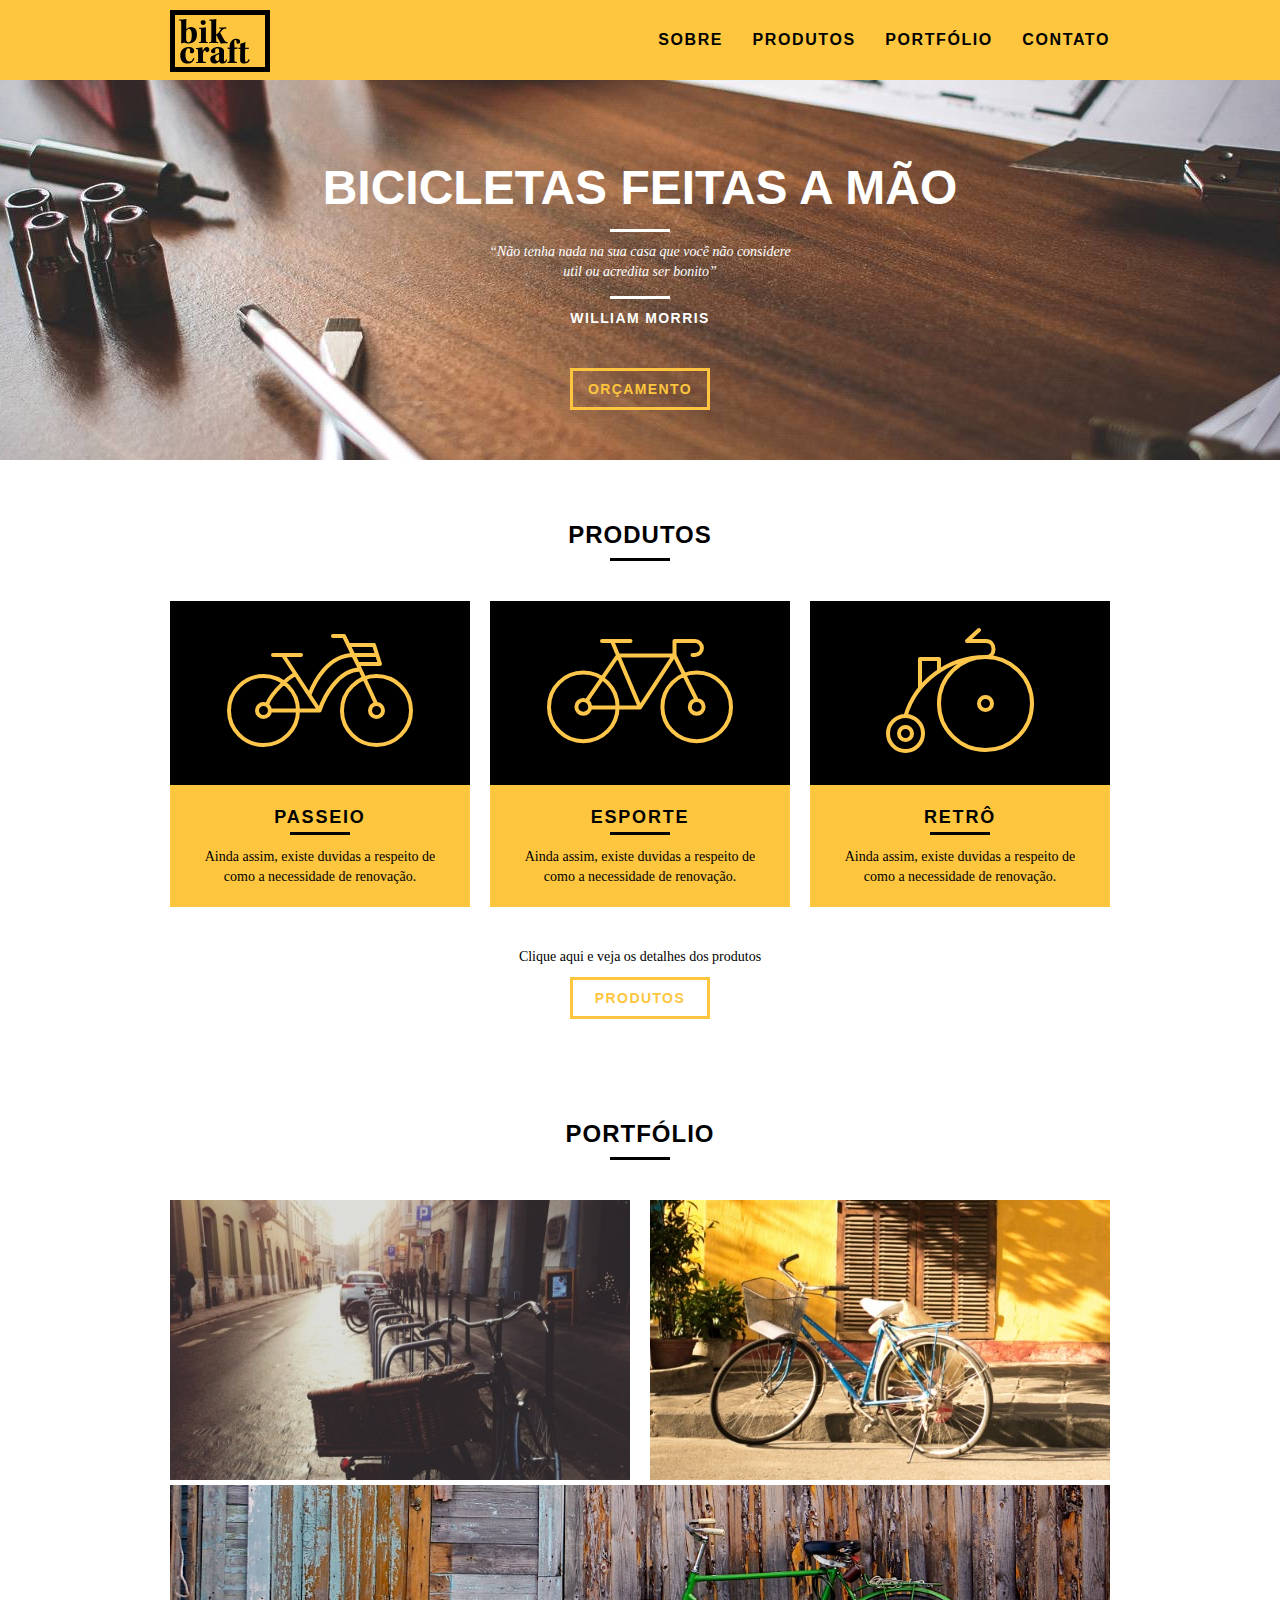
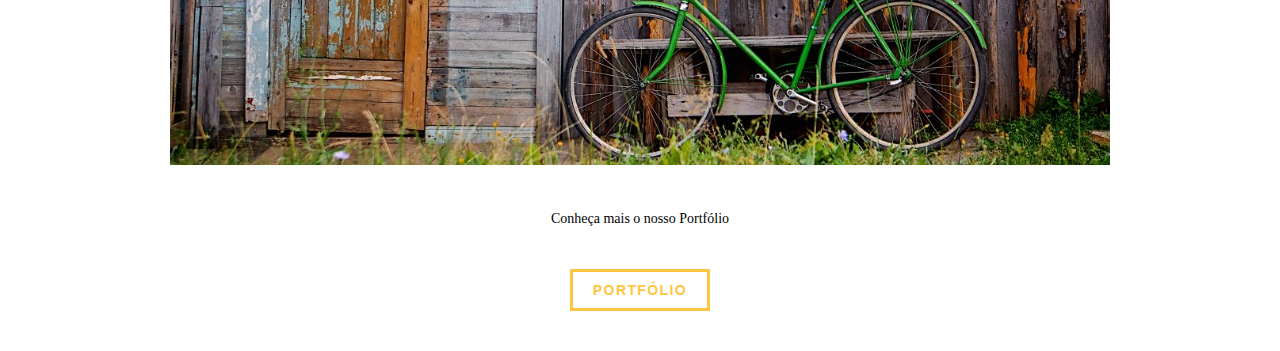
==== index.html @ 519f969c "Estilizando a parte de portfolio da home" ====
<!DOCTYPE html>
<html lang="pt-br">
	<head>
		<meta charset="utf-8">
		<title>Bikcraft</title>
		<link rel="stylesheet" href="css/normalize.css">
		<link rel="stylesheet" href="css/reset.css">
		<link rel="stylesheet" href="css/grid.css">
		<link rel="stylesheet" href="css/style.css">
	</head>
	<body>

		<header class="header">
			<div class="container">
				<a href="index.html" class="grid-4">
					<img src="img/bikcraft.svg" alt="Bikcraft">
				</a>
				<nav class="grid-12 header_menu">
					<ul>
						<li><a href="sobre.html">Sobre</a></li>
						<li><a href="produtos.html">Produtos</a></li>
						<li><a href="portfolio.html">Portfólio</a></li>
						<li><a href="contato.html">Contato</a></li>
					</ul>
				</nav>
			</div>
		</header>
		<section class="introducao">
			<div class="container">
				<h1>Bicicletas Feitas a Mão</h1>
				<blockquote class="quote-externo"> <!-- Tag <blockquote> indica que o texto incluído é uma longa citação> -->
					<p>
						“Não tenha nada na sua casa que você
 						não considere util ou acredita ser bonito”
 					</p>
 					<cite>WILLIAM MORRIS</cite> <!-- Tag <cite> representa uma referência a um trabalho artístico -->
 					<a href="produtos.html" class="btn">Orçamento</a>
				</blockquote>
			</div>
		</section>

		<section class="produtos container">
			<h2 class="subtitulo">Produtos</h2>
			<ul class="produtos_lista">

				<li class="grid-1-3">
					<div class="produtos_icone">
						<img src="img/produtos/passeio.svg" alt="Bikcraft Passeio">
					</div>
					<h3>Passeio</h3>
					<p>Ainda assim, existe duvidas a respeito de como a necessidade de renovação.</p>
				</li>

				<li class="grid-1-3">
					<div class="produtos_icone">
						<img src="img/produtos/esporte.svg" alt="Bikcraft Passeio">
					</div>
					<h3>Esporte</h3>
					<p>Ainda assim, existe duvidas a respeito de como a necessidade de renovação.</p>
				</li>

				<li class="grid-1-3">
					<div class="produtos_icone">
						<img src="img/produtos/retro.svg" alt="Bikcraft Passeio">
					</div>
					<h3>Retrô</h3>
					<p>Ainda assim, existe duvidas a respeito de como a necessidade de renovação.</p>
				</li>

			</ul>

			<div class="call">
				<p>Clique aqui e veja os detalhes dos produtos</p>
				<a href="produtos.html" class="btn btn-preto">Produtos</a>
			</div>
		</section>

		<section class="portfolio">
			<div class="container">
				<h2 class="subtitulo"> Portfólio </h2>
				<ul class="portfolio_lista">
					<li class="grid-8"><img src="img/portfolio/retro.jpg" alt="Bicicleta Retro"></li>
					<li class="grid-8"><img src="img/portfolio/passeio.jpg" alt="Bicicleta Passeio"></li>
					<li class="grid-16"><img src="img/portfolio/esporte.jpg" alt="Bicicleta Esporte"></li>
				</ul>

				<div class="call">
					<p>Conheça mais o nosso Portfólio</p>
					<a href="portfolio.html" class="btn ">Portfólio</a>
				</div>
			</div>
		</section>
		
	</body>
</html>
---- css/grid.css ----
*, *:before, *:after {
  -webkit-box-sizing: border-box; 
  -moz-box-sizing: border-box; 
  box-sizing: border-box;
}

.container {
	width: 960px;
	margin: 0 auto;
	padding: 0px;
	position: relative;
}

.container:after, .container:before {
	content: " ";
	display: table;
}

.container:after {
	clear: both;
}

.grid-1, .grid-2, .grid-3, .grid-4, .grid-5, .grid-6, .grid-7, .grid-8, .grid-9, .grid-10, .grid-11, .grid-12, .grid-13, .grid-14, .grid-15, .grid-16, .grid-1-3 {
	float: left;
	margin-left: 10px;
	margin-right: 10px;
}

.grid-1 	{width: 40px;}
.grid-2 	{width: 100px;}
.grid-3 	{width: 160px;}
.grid-4 	{width: 220px;}
.grid-5 	{width: 280px;}
.grid-6 	{width: 340px;}
.grid-7 	{width: 400px;}
.grid-8 	{width: 460px;}
.grid-9 	{width: 520px;}
.grid-10 	{width: 580px;}
.grid-11 	{width: 640px;}
.grid-12 	{width: 700px;}
.grid-13 	{width: 760px;}
.grid-14 	{width: 820px;}
.grid-15 	{width: 880px;}
.grid-16 	{width: 940px;}
.grid-1-3	{width: 300px;}
---- css/style.css ----
/* Estilos gerais */

body {
	font-family: Arial, Helvetica, sans-serif;
}

p {
	font-family: Georgia, "Times New Roman", serif;
	font-size: 14px;
	line-height: 20px;
}

.btn {
	border: 3px solid #fec63e;
	padding: 8px 10px;
	width: 140px;
	color: #fec63e;
	font-size: 14px;
	line-height: 20px;
	text-transform: uppercase;
	letter-spacing: .1em;
	display: block;
	margin: 40px auto;
	font-weight: bold;
}

.btn:hover {
	color: #fff;
	border-color: #fff;
}

.btn.btn-preto:hover {
	color: #000;
	border-color: #000;
}

.subtitulo {
	font-size: 24px;
	line-height: 30px;
	font-weight: bold;
	letter-spacing: 1px;
	color: #000;
	text-transform: uppercase;
	text-align: center;
	
}

.subtitulo:after {
	content: "";
	display: block;
	width: 60px;
	height: 3px;
	background: #000;
	margin: 8px auto;
	margin-bottom: 40px;
}

/* Header */

.header {
	position: fixed;
	top: 0;
	width: 100%;
	height: 80px;
	background: #fec63e;
	padding: 10px 0;
	z-index: 10; /* Esse z-index serve para dizer que o menu vai ficar por cima de todo conteudo com position relative  */
}

.header_menu {
	text-align: right;

}

.header_menu ul li {
	display: inline-block;
	margin-left: 25px;
	margin-top: 20px;
}

.header_menu ul li a{
	color: #000;
	font-weight: bold;
	text-transform: uppercase;
	letter-spacing: .1em;
	font-size: 14;
	line-height: 20px;
	padding: 10px 0;
}

.header_menu ul li a:hover {
	color: #fff;
}
/* Introdução */

.introducao {
	width: 100%;
	height: 380px;
	background: url("../img/bg.jpg") no-repeat center;
	background-size: cover;
	margin-top: 80px;
	text-align: center;
	padding-top: 80px;
}

.introducao h1 {
	font-size: 48px;
	color: #fff;
	font-weight: bold;
	text-transform: uppercase;
}

.quote-externo {
	max-width: 320px;
	margin: 0 auto;
	color: #fff;
}

.quote-externo p {
	font-style: italic;
}

.quote-externo p:before, .quote-externo p:after  { /* Criando o separador antes e depois do texto*/
	content: "";
	display: block;
	width: 60px;
	height: 3px;
	background: #fff;
	margin: 14px auto 10px auto;
}

.quote-externo cite {
	font-style: normal;
	font-weight: bold;
	font-size: 14px;
	letter-spacing: .1em;
}

/* Produtos */

.produtos {
	margin: 60px auto;
}

.produtos_lista li {
	background: #fec63e;
	text-align: center;
}

.produtos li p {
	padding: 10px 20px 20px 20px;
}

.produtos_lista li h3 {
	font-weight: bold;
	font-size: 18px;
	line-height: 25px;
	text-transform: uppercase;
	letter-spacing: .1em;
	margin-top: 20px;
}

.produtos_lista li h3:after {
	content: "";
	display: block;
	width: 60px;
	height: 3px;
	background: #000;
	margin: 2px auto;
}

.produtos_icone {
	background: #000;
	padding: 20px;
}

.btn-preto {
	margin: 40px auto;
	font-weight: bold;
	margin-top: 10px;
}

.call {
	padding-top: 40px;
	text-align: center;
	clear: both;
}
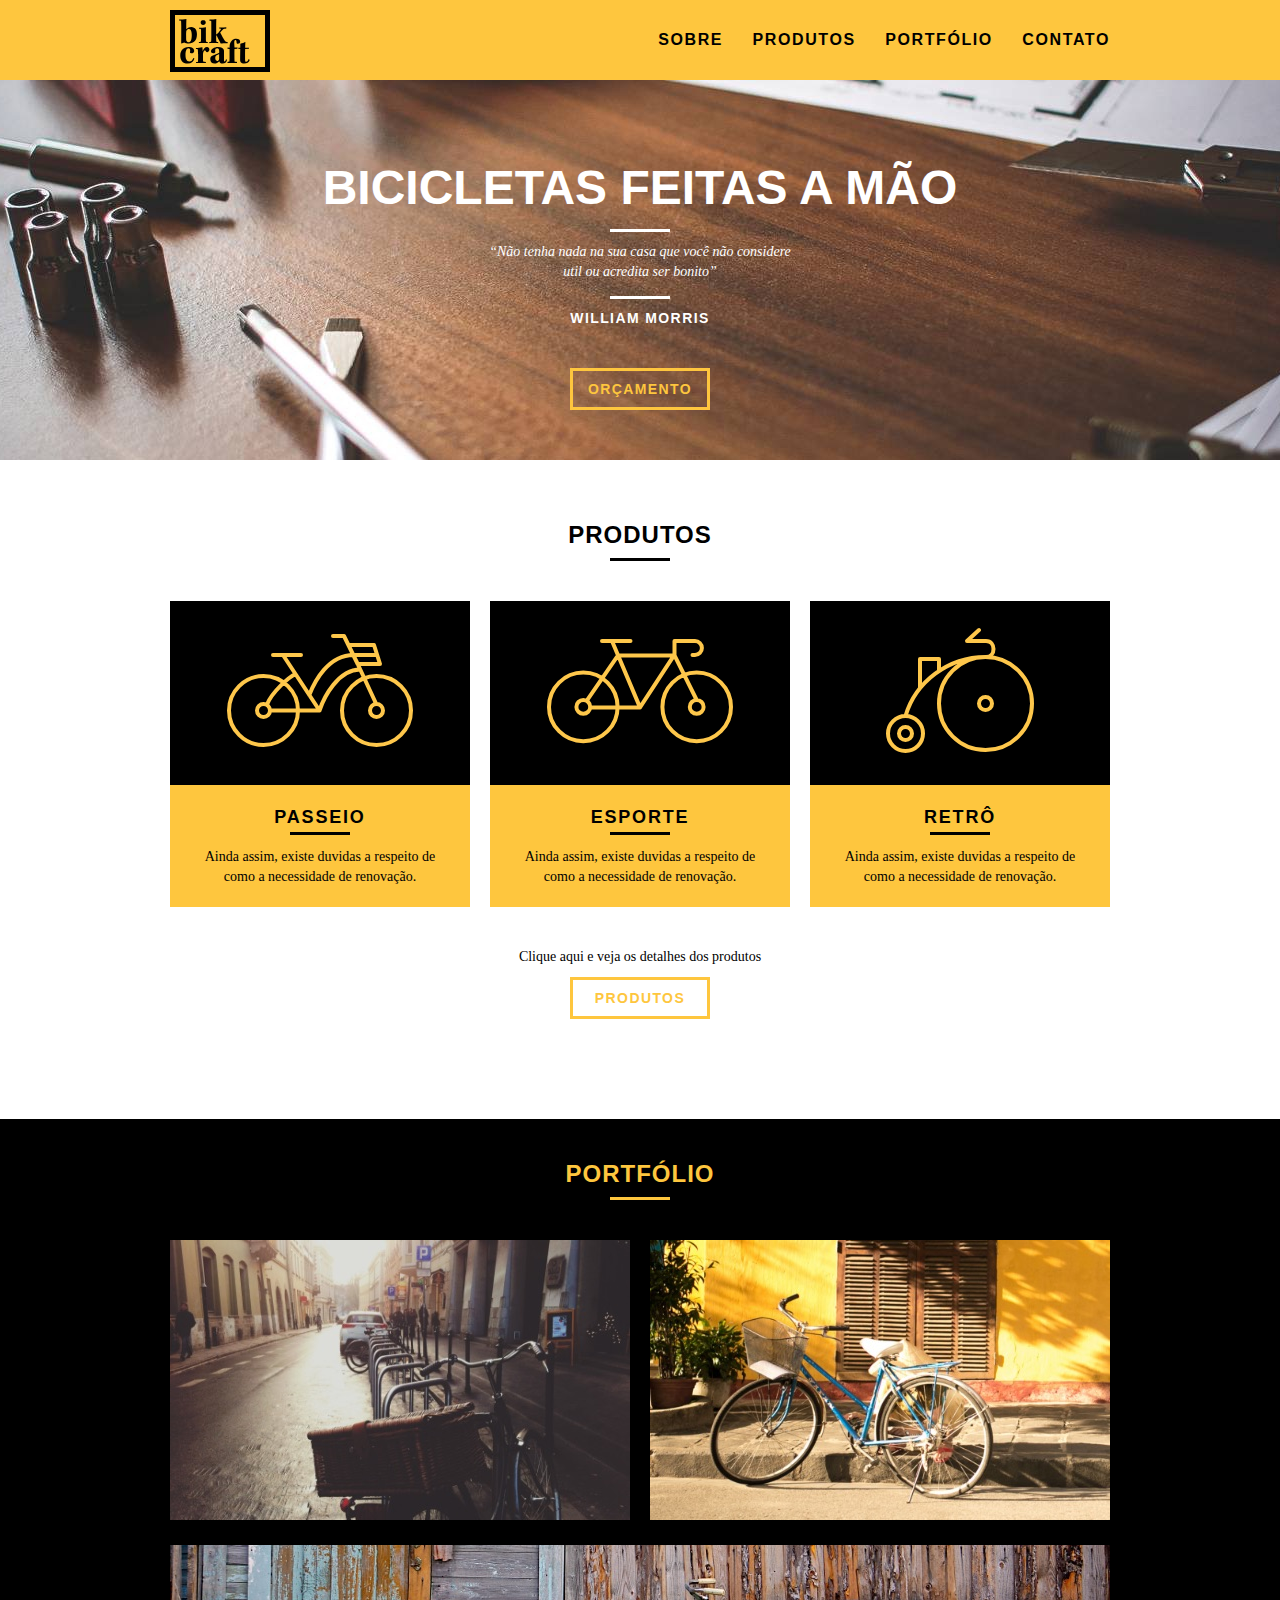
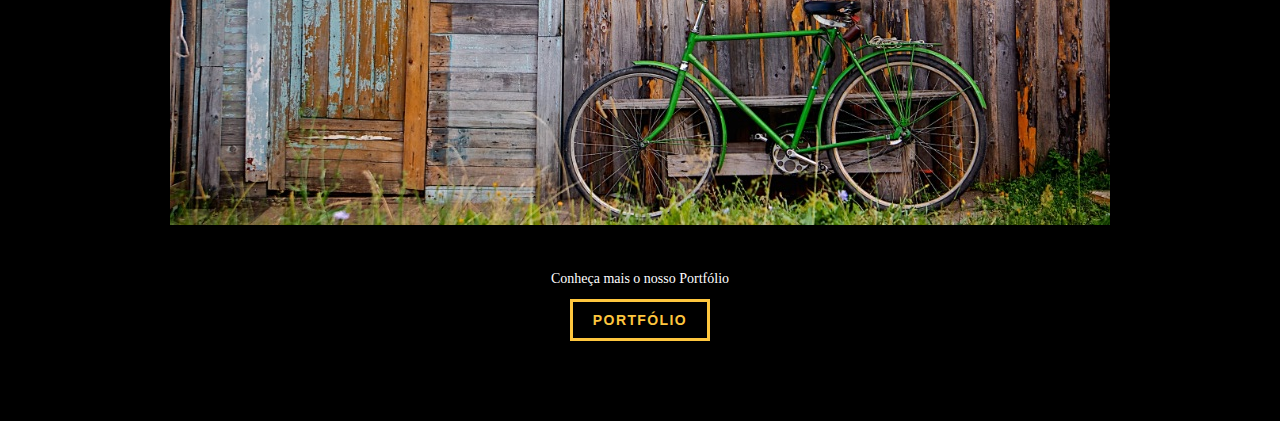
==== commit 2b6e10fd: "Criando a parte de portfolio da home" ====
--- a/index.html
+++ b/index.html
@@ -90,6 +90,5 @@
 				</div>
 			</div>
 		</section>
-		
 	</body>
 </html>--- a/css/style.css
+++ b/css/style.css
@@ -151,6 +151,10 @@
 	padding: 10px 20px 20px 20px;
 }
 
+.produtos div p{
+	color: #000;
+}
+
 .produtos_lista li h3 {
 	font-weight: bold;
 	font-size: 18px;
@@ -184,4 +188,37 @@
 	padding-top: 40px;
 	text-align: center;
 	clear: both;
-}+}
+
+/* Portfólio */
+
+.portfolio {
+	width: 100%;
+	background: #000;
+	padding: 40px 0;
+}
+
+.portfolio .subtitulo {
+	color: #fec63e;
+}
+
+.portfolio .subtitulo:after {
+	content: "";
+	display: block;
+	width: 60px;
+	height: 3px;
+	background: #fec63e;
+	margin: 8px auto 40px auto;
+}
+
+.call p {
+	color: #fff;
+}
+
+.call .btn {
+	margin-top: 10px; 
+}
+
+.portfolio_lista li:last-child{
+	margin-top: 20px;
+}
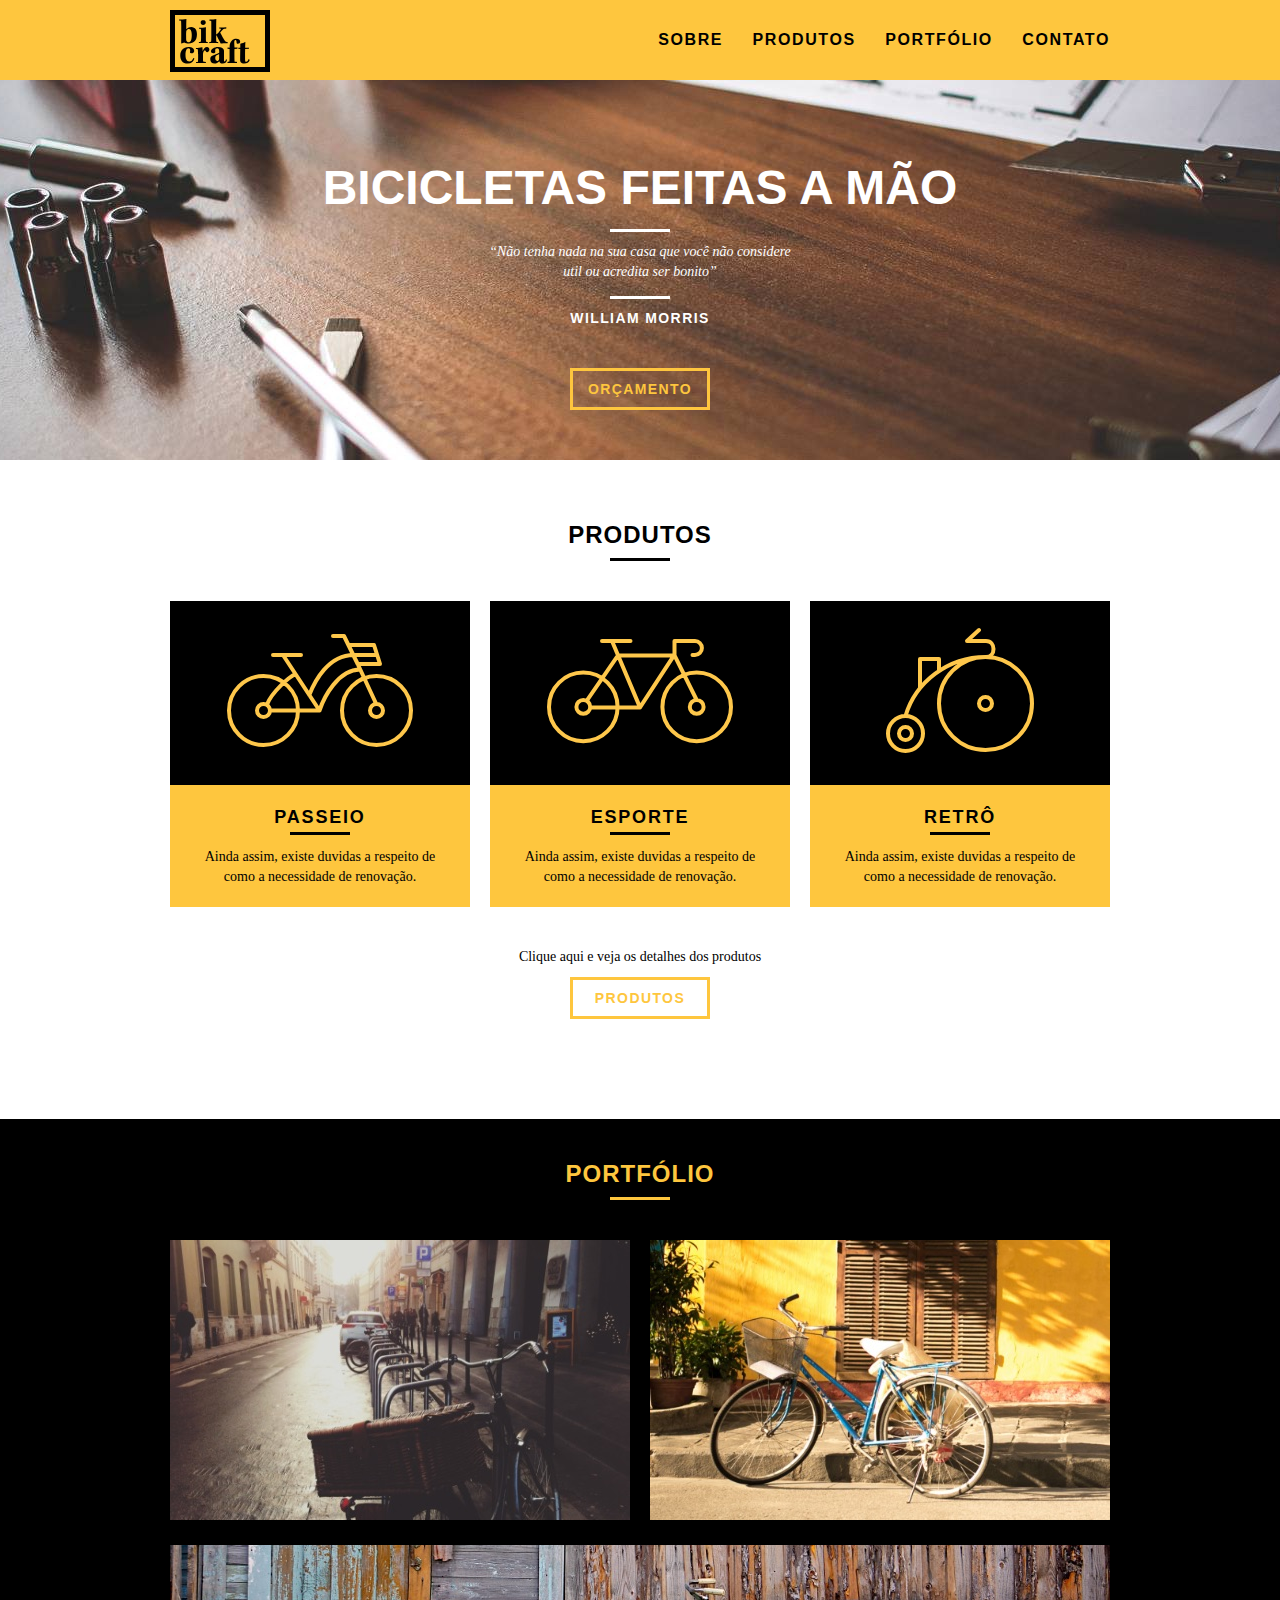
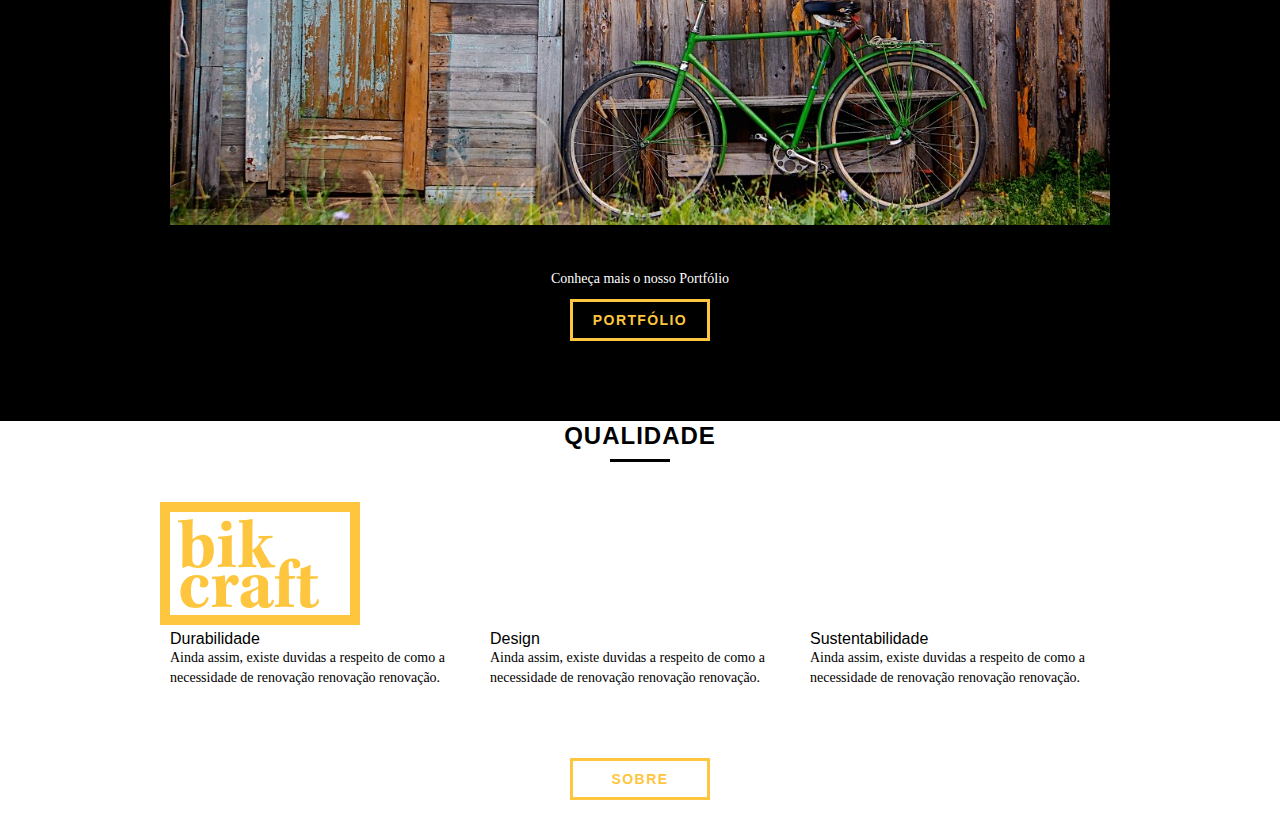
==== commit 2e7f22ff: "Criando a parte de qualidade da home" ====
--- a/index.html
+++ b/index.html
@@ -10,6 +10,7 @@
 	</head>
 	<body>
 
+		<!-- Abre Menu -->
 		<header class="header">
 			<div class="container">
 				<a href="index.html" class="grid-4">
@@ -25,6 +26,9 @@
 				</nav>
 			</div>
 		</header>
+		<!-- Fecha Menu -->
+
+		<!-- Abre Introdução -->
 		<section class="introducao">
 			<div class="container">
 				<h1>Bicicletas Feitas a Mão</h1>
@@ -38,7 +42,9 @@
 				</blockquote>
 			</div>
 		</section>
+		<!-- Fecha Introdução -->
 
+		<!-- Abre Produtos -->
 		<section class="produtos container">
 			<h2 class="subtitulo">Produtos</h2>
 			<ul class="produtos_lista">
@@ -74,7 +80,9 @@
 				<a href="produtos.html" class="btn btn-preto">Produtos</a>
 			</div>
 		</section>
+		<!-- Fecha Produtos -->
 
+		<!-- Abre Portfólio -->
 		<section class="portfolio">
 			<div class="container">
 				<h2 class="subtitulo"> Portfólio </h2>
@@ -90,5 +98,33 @@
 				</div>
 			</div>
 		</section>
+		<!-- Fecha Portfólio -->
+
+		<!-- Abre Qualidades -->
+		<section class="qualidade container">
+			<h2 class="subtitulo">Qualidade</h2>
+			<img src="img/bikcraft-qualidade.svg" alt="Bikcraft">
+			<ul class="qualidade_lista">
+				<li class="grid-1-3">
+					<h3>Durabilidade</h3>
+					<p>Ainda assim, existe duvidas a respeito de como a necessidade de renovação renovação renovação.</p>
+				</li>
+
+				<li class="grid-1-3">
+					<h3>Design</h3>
+					<p>Ainda assim, existe duvidas a respeito de como a necessidade de renovação renovação renovação.</p>
+				</li>
+
+				<li class="grid-1-3">
+					<h3>Sustentabilidade</h3>
+					<p>Ainda assim, existe duvidas a respeito de como a necessidade de renovação renovação renovação.</p>
+				</li>
+			</ul>
+
+			<div class="call">
+				<p>Conheça mais a nossa História</p>
+				<a href="sobre.html" class="btn btn-preto">Sobre</a>
+			</div>
+		</section>
 	</body>
 </html>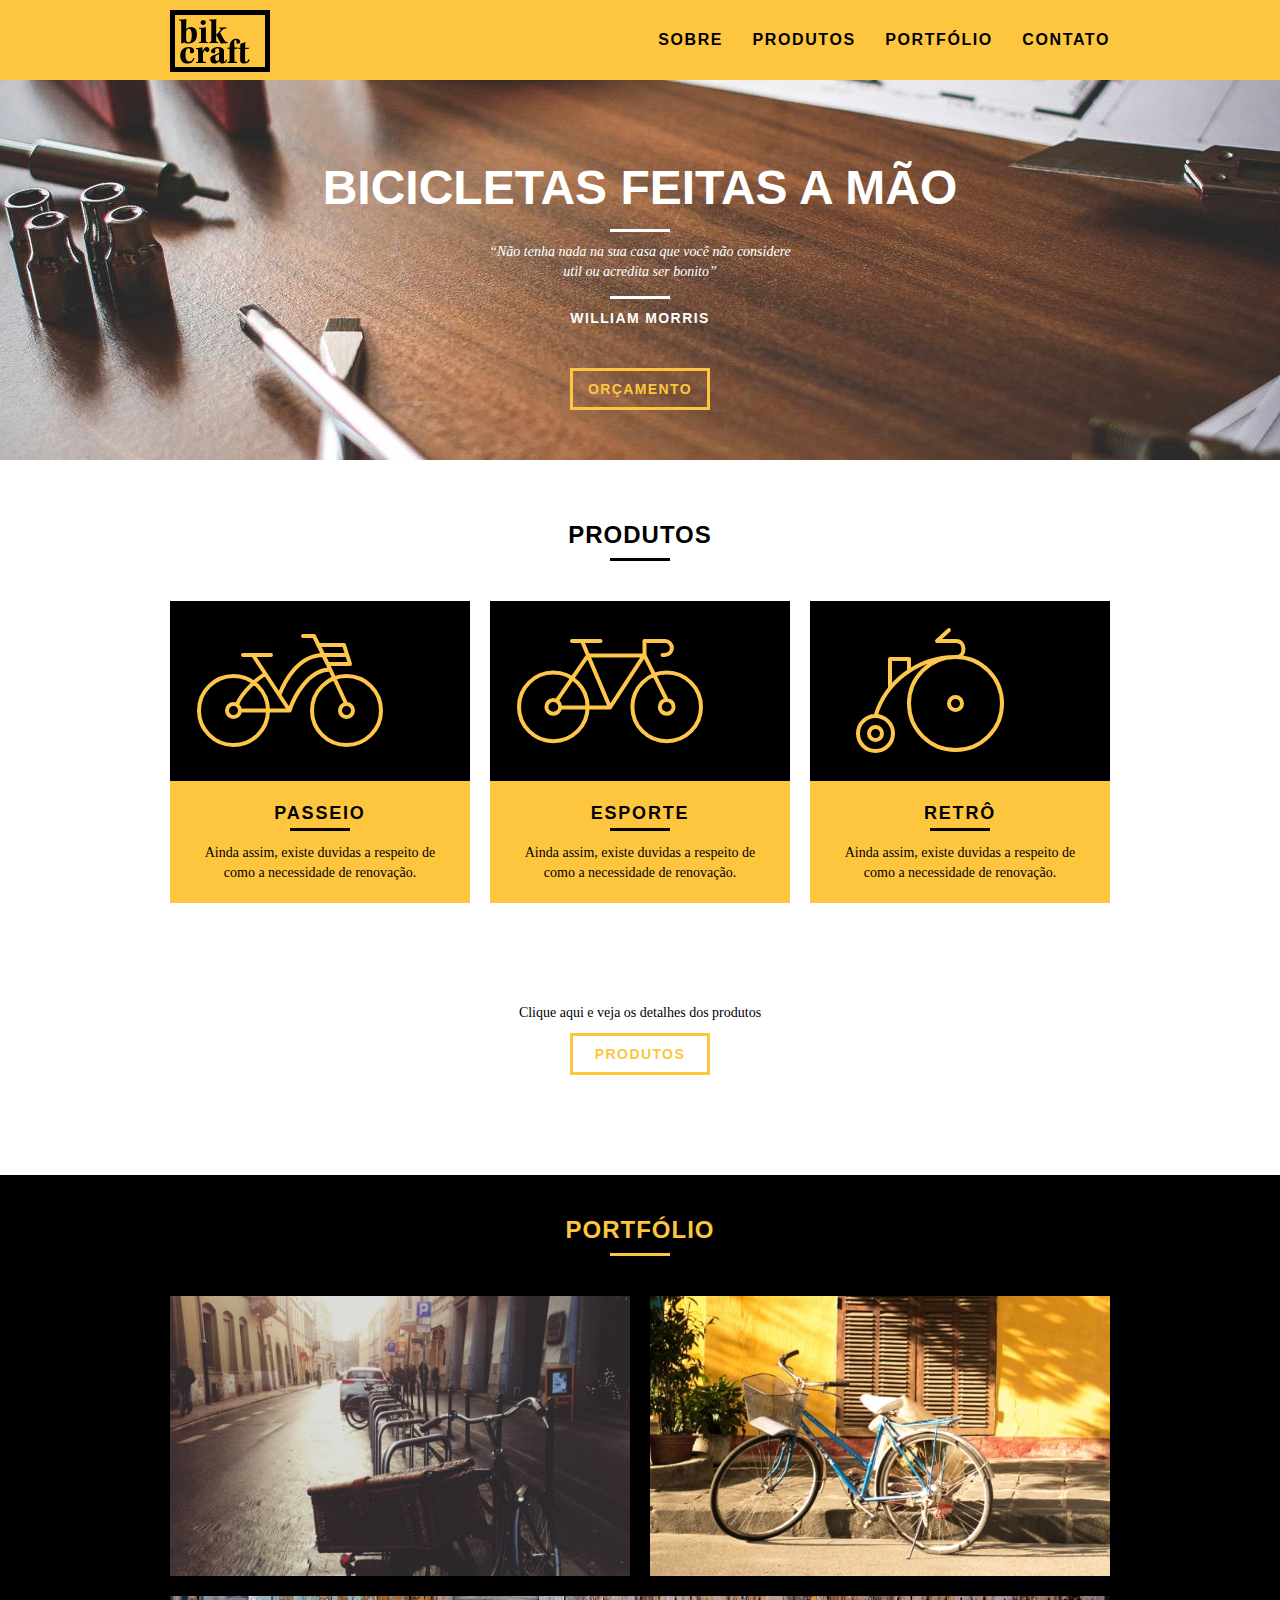
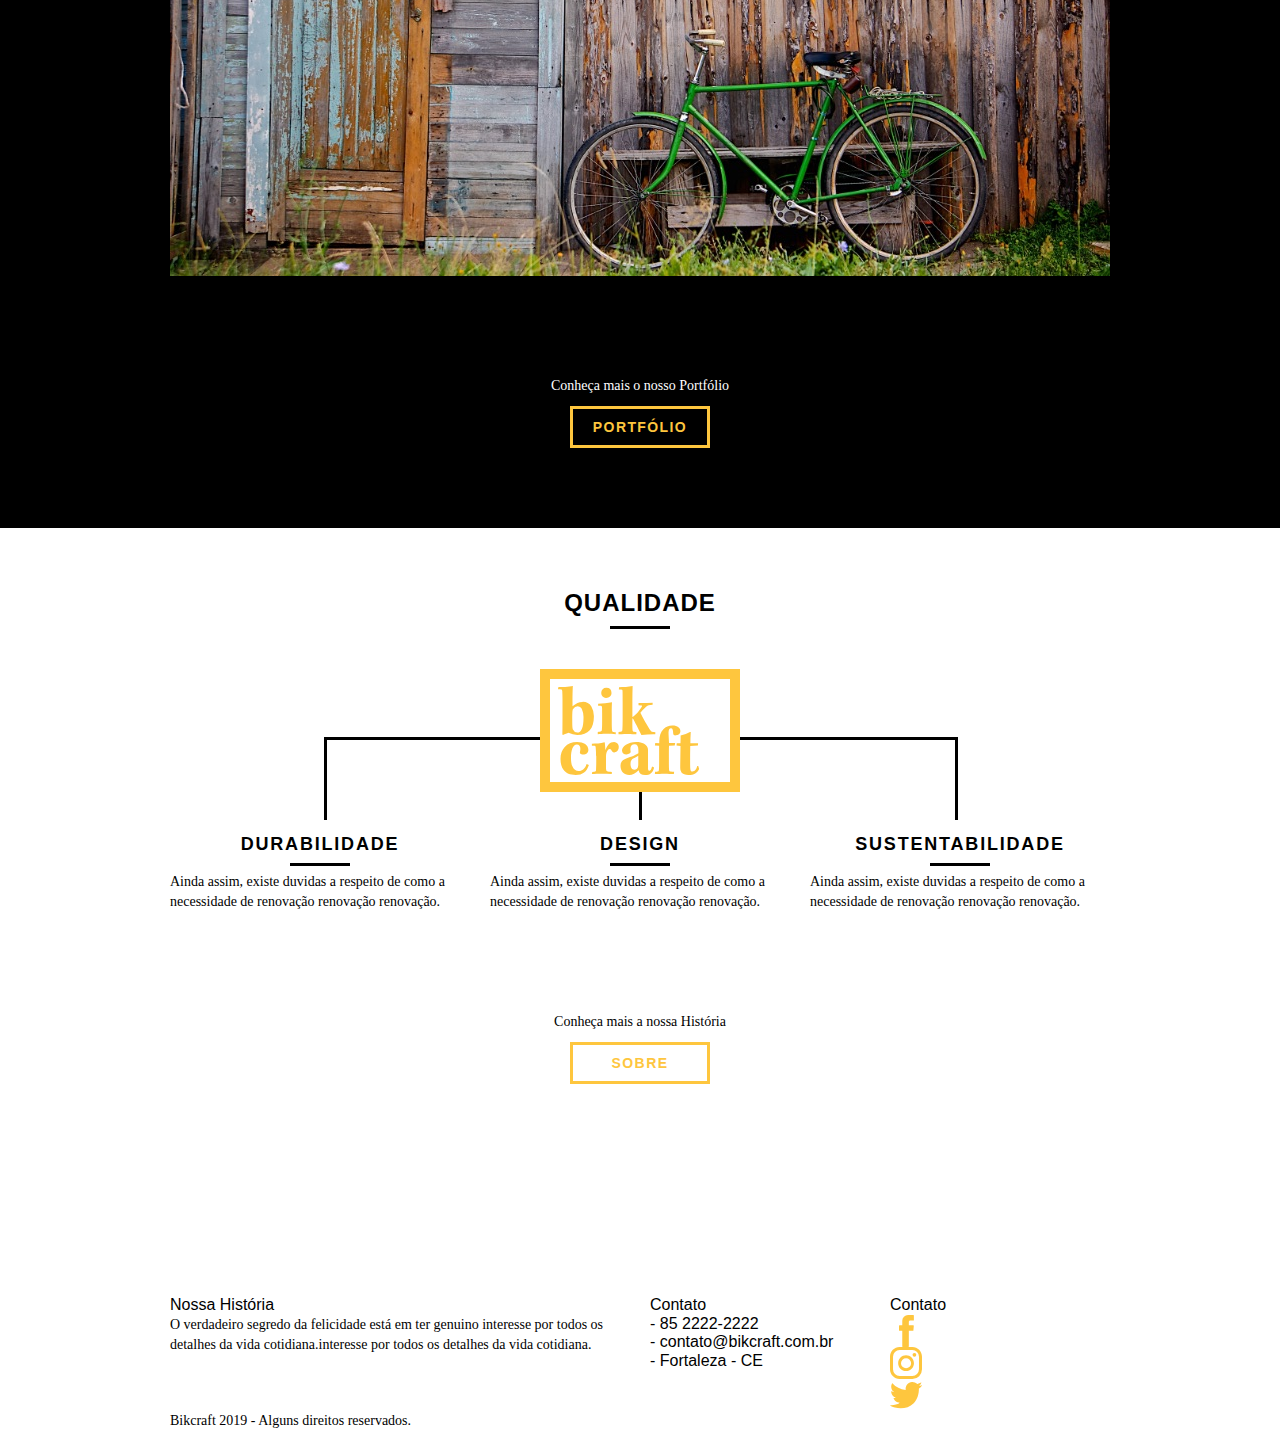
==== commit 2697e5f9: "Criando o footer da home" ====
--- a/index.html
+++ b/index.html
@@ -126,5 +126,57 @@
 				<a href="sobre.html" class="btn btn-preto">Sobre</a>
 			</div>
 		</section>
+
+		<section class="quebra">
+			<blockquote class="quote-externo container"> 
+					<p>
+						“O verdadeiro segredo da felicidade está em ter genuino
+						interesse por todos os detalhes da vida cotidiana”
+ 					</p>
+ 					<cite>WILLIAM MORRIS</cite>
+				</blockquote>
+		</section>
+
+		<footer>
+			<div class="footer">
+				<div class="container">
+
+					<div class="grid-8 footer_historia">
+						<h3>Nossa História</h3>
+						<p>
+							O verdadeiro segredo da felicidade está em ter genuino
+							interesse por todos os detalhes da vida cotidiana.interesse por todos os detalhes da vida cotidiana.
+						</p>
+					</div>
+
+					<div class="grid-4 footer_contato">
+						<h3>Contato</h3>
+						<ul>
+							<li>- 85 2222-2222</li>
+							<li>- contato@bikcraft.com.br</li>
+							<li>- Fortaleza - CE</li>
+						</ul>
+					</div>
+
+					<div class="grid-4 footer_redes">
+						<h3>Contato</h3>
+						<ul>
+							<li><a href="http://facebook.com" target="_blank"><img src="img/redes-sociais/facebook.svg"></a></li>
+							<li><a href="http://instagram.com" target="_blank"><img src="img/redes-sociais/instagram.svg"></a></li>
+							<li><a href="http://twitter.com" target="_blank"><img src="img/redes-sociais/twitter.svg"></a></li>
+						</ul>
+					</div>
+
+				</div>
+			</div>
+
+			<div class="copy">
+				<div class="container">
+					<p class="grid-16">
+						Bikcraft 2019 - Alguns direitos reservados.
+					</p>
+				</div>
+			</div>
+		</footer>
 	</body>
 </html>--- a/css/style.css
+++ b/css/style.css
@@ -2,6 +2,10 @@
 
 body {
 	font-family: Arial, Helvetica, sans-serif;
+}
+
+img {
+	display: block;
 }
 
 p {
@@ -211,7 +215,7 @@
 	margin: 8px auto 40px auto;
 }
 
-.call p {
+.portfolio div p {
 	color: #fff;
 }
 
@@ -222,3 +226,58 @@
 .portfolio_lista li:last-child{
 	margin-top: 20px;
 }
+
+/* Qualidade */
+
+.qualidade {
+	padding: 60px 0;
+}
+
+.qualidade:after {
+	content: "";
+	width: 634px;
+	height: 83px;
+	display: block;
+	background: url("../img/linhas.svg") no-repeat center;
+	position: absolute;
+	top: 209px;
+	right: 162px;
+	z-index: -1;
+}
+
+.qualidade img {
+	margin: 0 auto;
+}
+
+.qualidade_lista {
+	padding-top: 20px;
+}
+
+.qualidade-lista li {
+	text-align: center;
+	padding: 0 40px;
+}
+
+.qualidade_lista li h3 {
+	font-weight: bold;
+	font-size: 18px;
+	line-height: 25px;
+	text-align: center;
+	text-transform: uppercase;
+	letter-spacing: .1em;
+	margin-top: 20px;
+}
+
+.qualidade_lista li h3:after {
+	content: "";
+	display: block;
+	width: 60px;
+	height: 3px;
+	background: #000;
+	margin: 6px auto;
+}
+
+.call p {
+	margin-top: 60px;
+	color: #000;
+}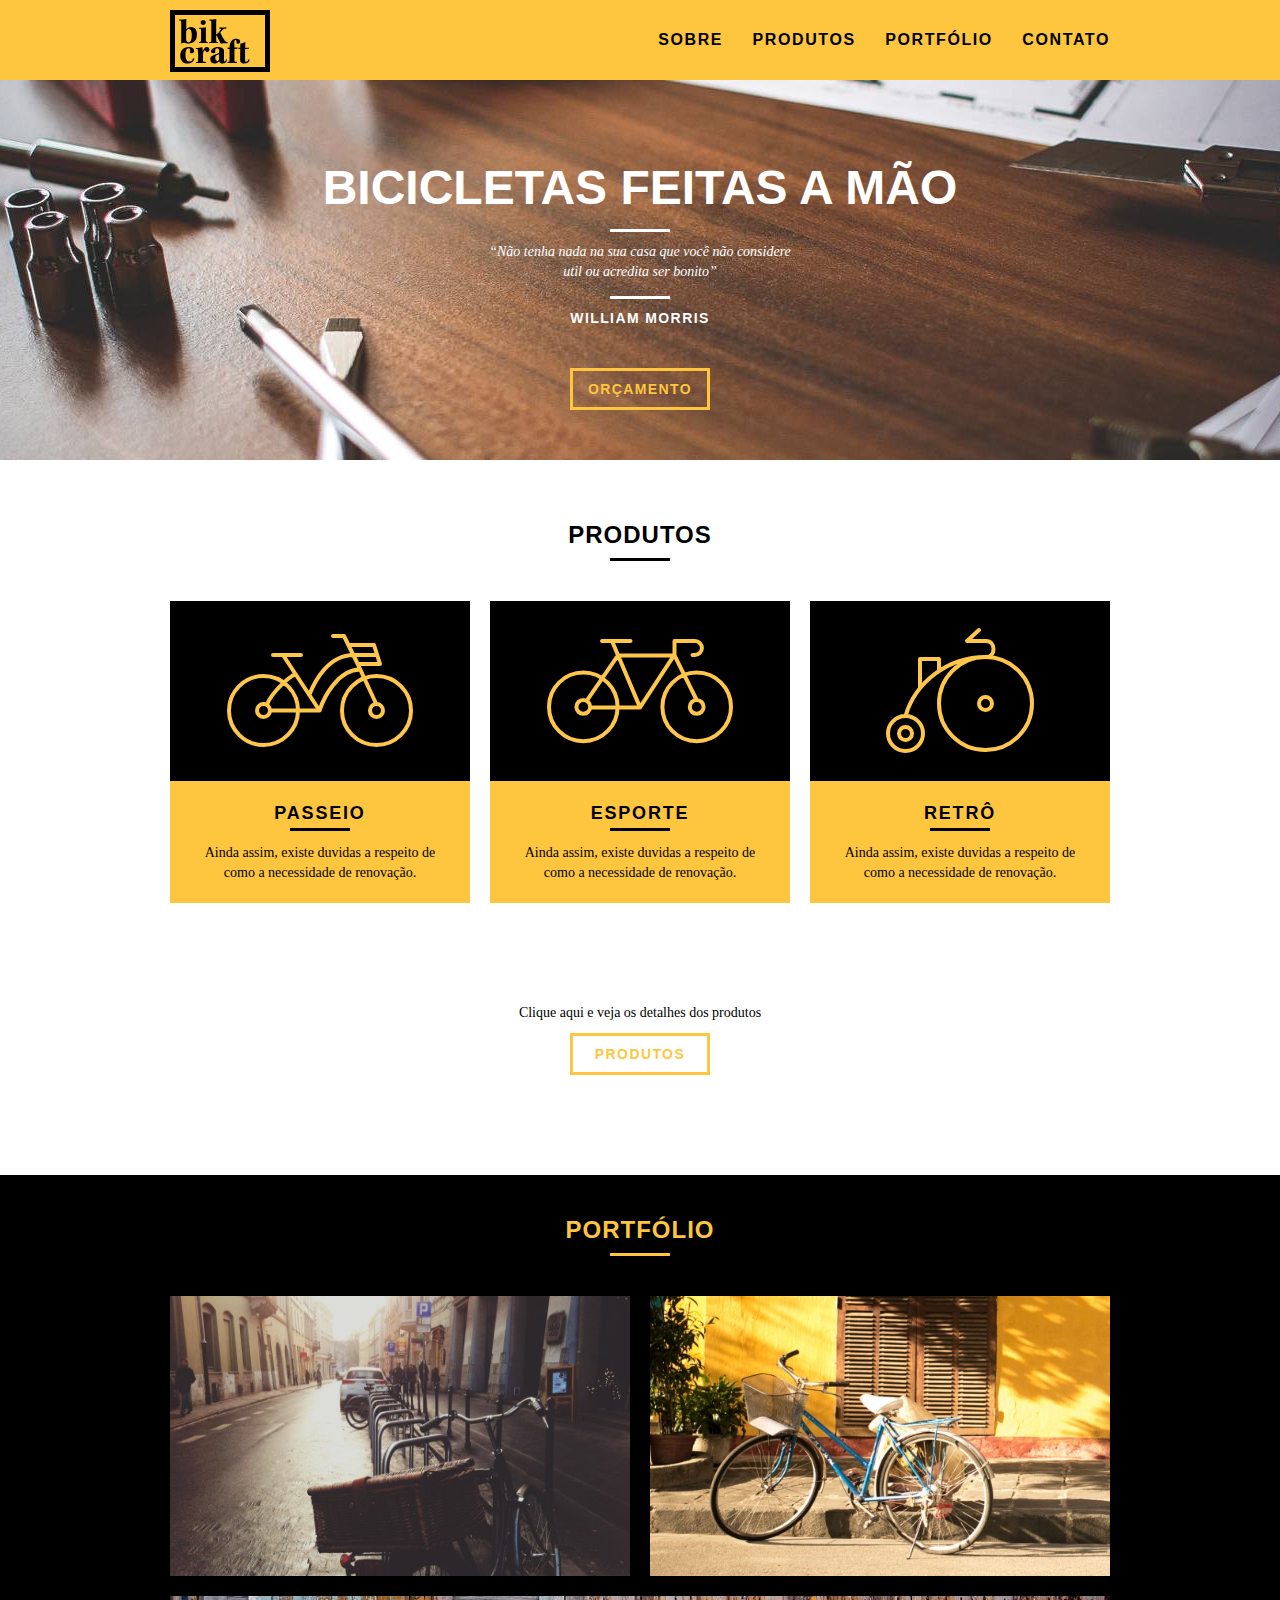
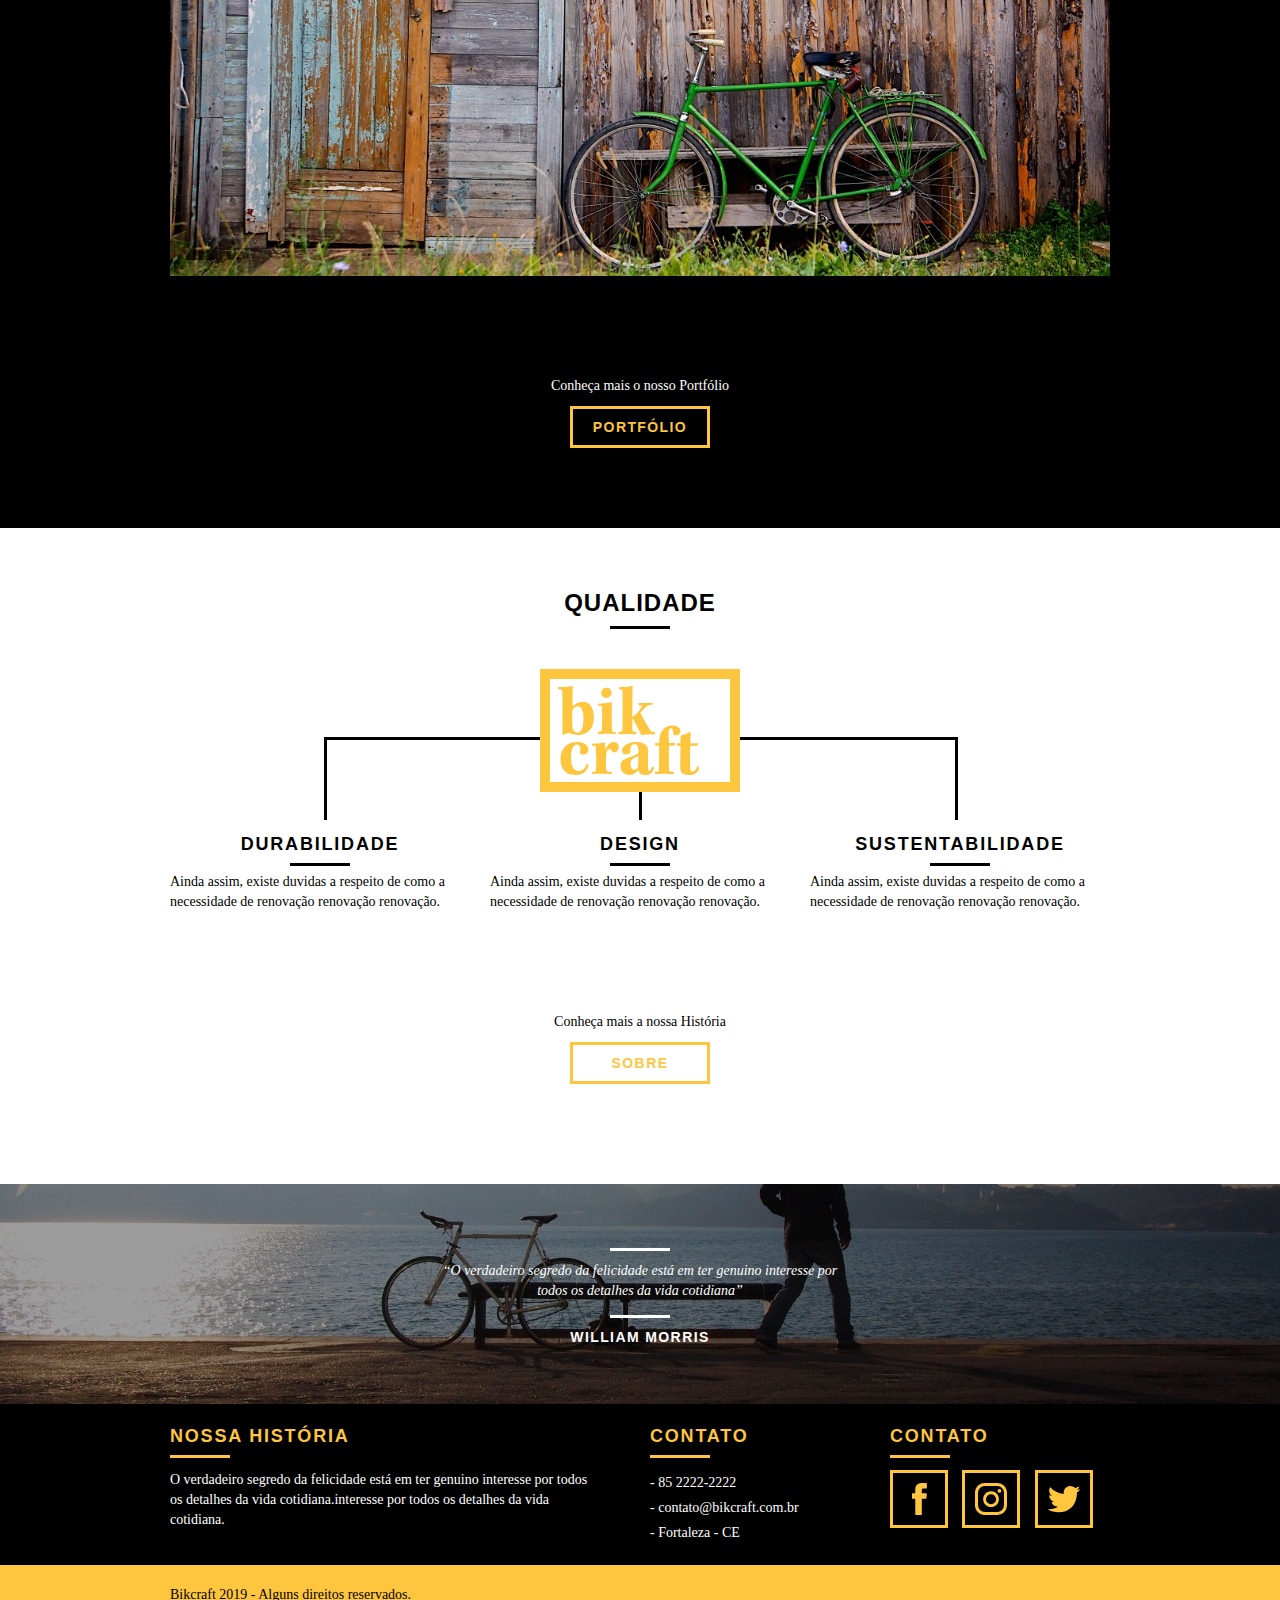
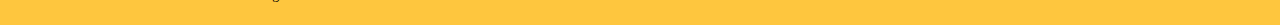
==== commit 3859c10e: "Adicionando o link css do arquivo responsivo.css" ====
--- a/index.html
+++ b/index.html
@@ -7,6 +7,7 @@
 		<link rel="stylesheet" href="css/reset.css">
 		<link rel="stylesheet" href="css/grid.css">
 		<link rel="stylesheet" href="css/style.css">
+		<link rel="stylesheet" href="css/responsivo.css">
 	</head>
 	<body>
 
--- a/css/grid.css
+++ b/css/grid.css
@@ -42,4 +42,42 @@
 .grid-14 	{width: 820px;}
 .grid-15 	{width: 880px;}
 .grid-16 	{width: 940px;}
-.grid-1-3	{width: 300px;}+.grid-1-3	{width: 300px;}
+
+@media only screen and (min-width: 788px) and (max-width: 979px) {
+	.container {
+		width: 768px;
+	}
+
+	.grid-1 	{width: 28px;}
+	.grid-2 	{width: 76px;}
+	.grid-3 	{width: 124px;}
+	.grid-4 	{width: 172px;}
+	.grid-5 	{width: 220px;}
+	.grid-6 	{width: 268px;}
+	.grid-7 	{width: 316px;}
+	.grid-8 	{width: 364px;}
+	.grid-9 	{width: 412px;}
+	.grid-10 	{width: 460px;}
+	.grid-11 	{width: 508px;}
+	.grid-12 	{width: 556px;}
+	.grid-13 	{width: 604px;}
+	.grid-14 	{width: 652px;}
+	.grid-15 	{width: 700px;}
+	.grid-16 	{width: 748px;}
+	.grid-1-3	{width: 236px;}
+
+}
+
+@media only screen and (max-width: 787px){
+	.container {
+		width: 300px;
+	}
+
+	.grid-1, .grid-2, .grid-3, .grid-4, .grid-5,
+	 .grid-6, .grid-7, .grid-8, .grid-9, .grid-10, .grid-11, .grid-12, .grid-13, .grid-14, .grid-15, .grid-16, .grid-1-3 {
+		width: 300px;
+		margin: 0 0 20px 0;
+		float: none;
+	}
+}--- a/css/style.css
+++ b/css/style.css
@@ -6,6 +6,7 @@
 
 img {
 	display: block;
+	max-width: 100%;
 }
 
 p {
@@ -59,6 +60,26 @@
 	margin-bottom: 40px;
 }
 
+.subtitulo-interno {
+	font-size: 24px;
+	line-height: 30px;
+	font-weight: bold;
+	letter-spacing: 1px;
+	color: #000;
+	text-transform: uppercase;
+	margin-bottom: 20px;
+	
+}
+
+.subtitulo-interno:after {
+	content: "";
+	display: block;
+	width: 60px;
+	height: 3px;
+	background: #000;
+	margin: 8px 0;
+}
+
 /* Header */
 
 .header {
@@ -95,6 +116,11 @@
 .header_menu ul li a:hover {
 	color: #fff;
 }
+
+.header_menu ul li a.menu_ativo {
+	color: #fff;
+	border-color: #fff;
+}
 /* Introdução */
 
 .introducao {
@@ -140,6 +166,33 @@
 	letter-spacing: .1em;
 }
 
+/* Introdução Interna */
+
+.introducao-interna {
+	width: 100%;
+	margin-top: 80px;
+	height: 160px;
+	text-align: center;
+	color: #fff;
+}
+
+.introducao-interna h1 {
+	font-size: 36px;
+	color: #fff;
+	font-weight: bold;
+	text-transform: uppercase;
+	padding-top: 30px;
+}
+
+.introducao-interna h1:after {
+	content: "";
+	display: block;
+	width: 60px;
+	height: 3px;
+	background: #fff;
+	margin: 6px auto 10px auto;
+}
+
 /* Produtos */
 
 .produtos {
@@ -151,6 +204,10 @@
 	text-align: center;
 }
 
+.produtos_lista li img {
+	margin: 0 auto;
+}
+
 .produtos li p {
 	padding: 10px 20px 20px 20px;
 }
@@ -231,6 +288,7 @@
 
 .qualidade {
 	padding: 60px 0;
+	overflow: hidden; /* clear-fix */
 }
 
 .qualidade:after {
@@ -280,4 +338,76 @@
 .call p {
 	margin-top: 60px;
 	color: #000;
+}
+
+/* footer */
+
+.quebra {
+	width: 100%;
+	height: 220px;
+	background: url("../img/bg-footer.jpg") no-repeat center;
+	background-size: cover; 
+	text-align: center;
+	padding-top: 50px;
+}
+
+.quebra .quote-externo {
+	max-width: 400px;
+}
+
+.footer {
+	width: 100%;
+	background: #000;
+	color: #ffffff;
+	padding: 20px 0;
+}
+
+.footer h3{
+	font-size: 18px;
+	line-height: 25px;
+	color: #fec53e;
+	text-transform: uppercase;
+	letter-spacing: .1em;
+	font-weight: bold;
+}
+
+.footer h3:after {
+	content: "";
+	display: block;
+	width: 60px;
+	height: 3px;
+	background: #fec63e;
+	margin: 6px 0 12px 0;
+}
+
+.footer_historia {
+	padding-right: 40px;
+}
+
+.footer_contato ul li{
+	font-size: 14px;
+	line-height: 25px;
+	font-family: Georgia, "Times New Roman", serif;
+}
+
+.footer_redes ul li {
+	display: inline-block;
+	margin-right: 10px;
+
+}
+
+.footer_redes ul li a {
+	border: 3px solid #fec63e;
+	display: block;
+	padding: 10px;
+}
+
+.footer_redes ul li a:hover {
+	border-color: #ffffff;
+}
+
+.copy {
+	width: 100%;
+	background: #fec63e;
+	padding: 20px 0;
 }--- a/css/responsivo.css
+++ b/css/responsivo.css
@@ -0,0 +1,52 @@
+/* Estilo para tablets */
+@media only screen and (min-width: 788px) and (max-width: 979px) {
+
+}
+
+/* Estilo para smartphone */
+@media only screen and (max-width: 787px){
+	
+	/* Header */
+
+	.header {
+		position: relative;
+		height: 215px;
+		margin-bottom: -80px;
+	}
+
+	.header img {
+		margin: 0 auto 10px auto;
+	}
+
+	.header_menu {
+		text-align: center;
+	}
+
+	.header_menu ul li {
+		margin: 5px;
+	}
+
+	.header_menu ul li a{
+		border: 4px solid #000;
+		width: 135px;
+		display: block;
+		float: left;
+	}
+
+	.header_menu ul li a:hover {
+		border-color: #ffffff;
+	}
+
+	.btn {
+		margin-top: 15px;
+	}
+
+	/* Introdução */
+
+	.introducao {
+		padding-top: 20px;
+		background: url("../img/bg-mobile.jpg") no-repeat center;
+		background-size: cover;
+	}
+
+}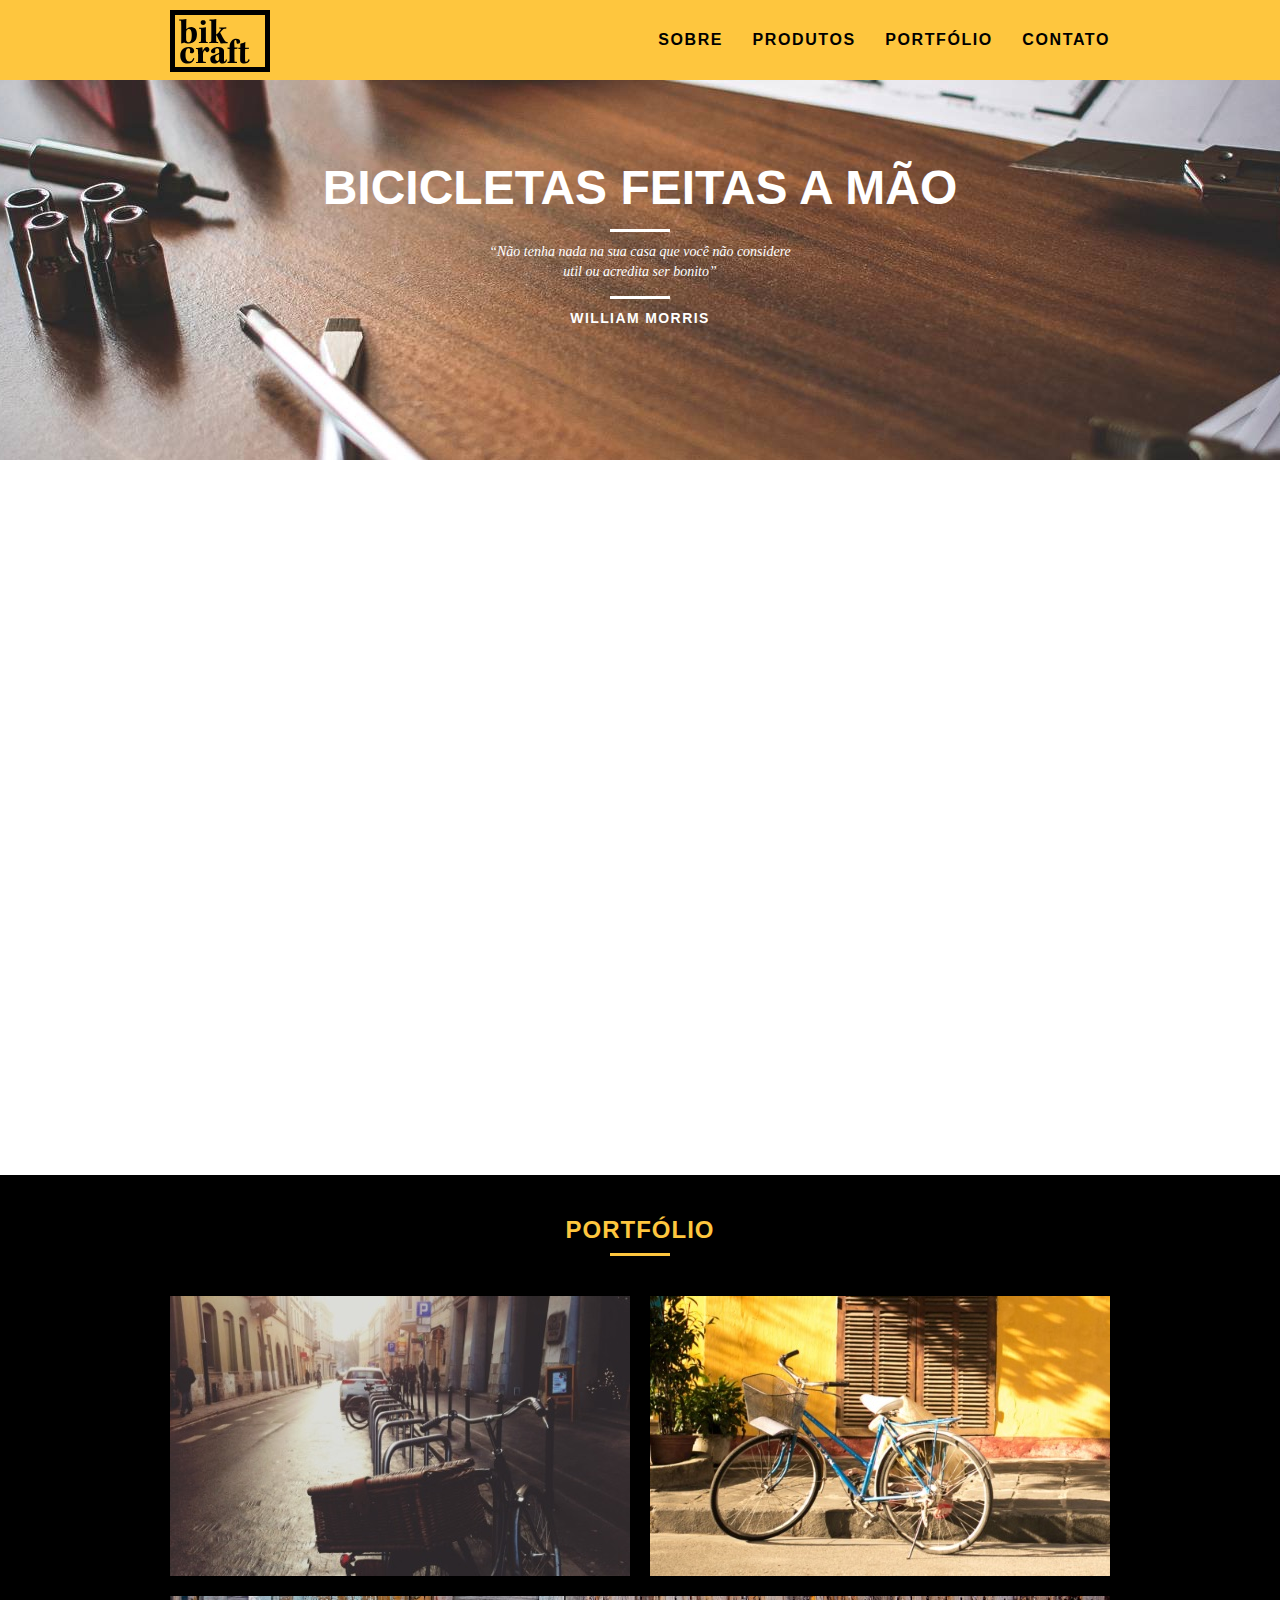
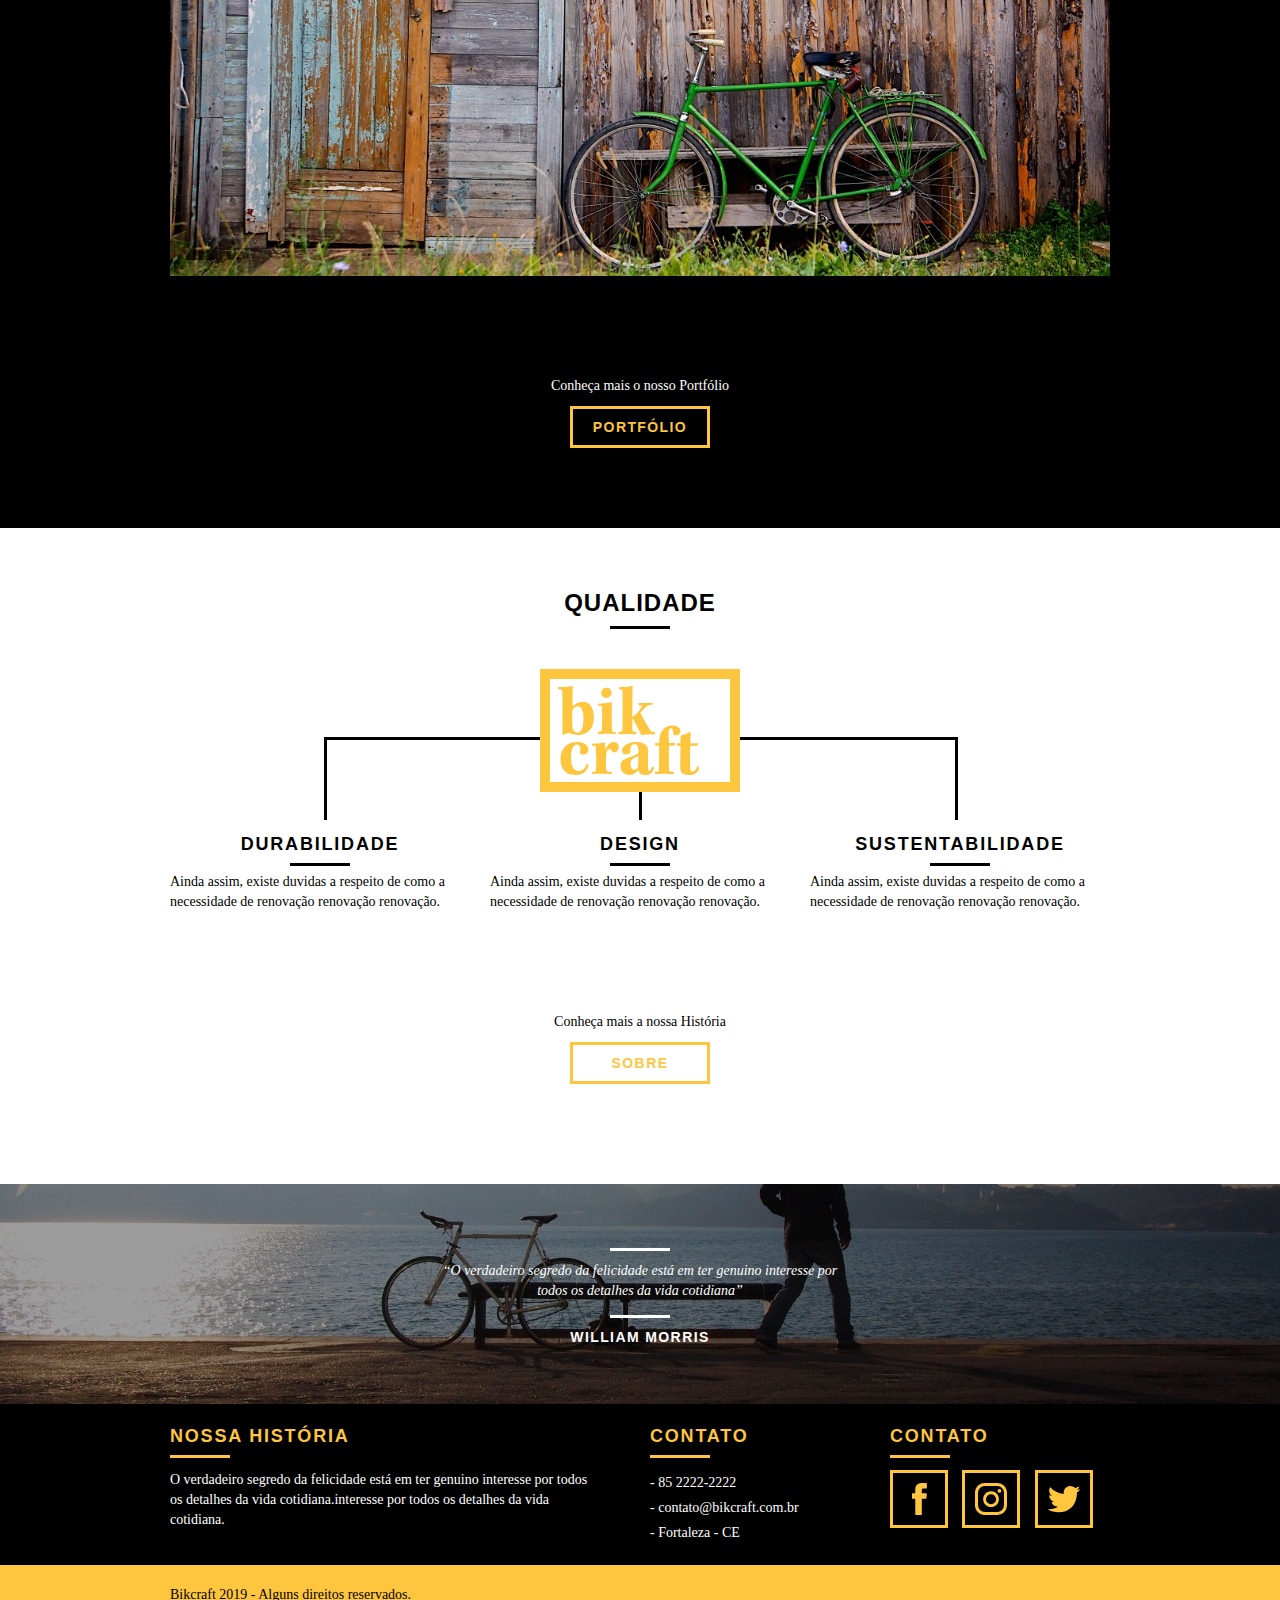
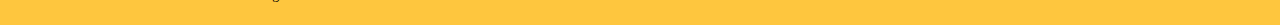
==== commit 183875a4: "Criando a animação das paginas" ====
--- a/index.html
+++ b/index.html
@@ -8,6 +8,7 @@
 		<link rel="stylesheet" href="css/grid.css">
 		<link rel="stylesheet" href="css/style.css">
 		<link rel="stylesheet" href="css/responsivo.css">
+		<script> document.documentElement.classList.add("js");</script>
 	</head>
 	<body>
 
@@ -32,21 +33,21 @@
 		<!-- Abre Introdução -->
 		<section class="introducao">
 			<div class="container">
-				<h1>Bicicletas Feitas a Mão</h1>
-				<blockquote class="quote-externo"> <!-- Tag <blockquote> indica que o texto incluído é uma longa citação> -->
+				<h1 data-anime="400" class="fadeInDown">Bicicletas Feitas a Mão</h1>
+				<blockquote data-anime="400"  class="fadeInDown quote-externo"> <!-- Tag <blockquote> indica que o texto incluído é uma longa citação> -->
 					<p>
 						“Não tenha nada na sua casa que você
  						não considere util ou acredita ser bonito”
  					</p>
  					<cite>WILLIAM MORRIS</cite> <!-- Tag <cite> representa uma referência a um trabalho artístico -->
- 					<a href="produtos.html" class="btn">Orçamento</a>
+ 					<a data-anime="1200" href="produtos.html" class="btn">Orçamento</a>
 				</blockquote>
 			</div>
 		</section>
 		<!-- Fecha Introdução -->
 
 		<!-- Abre Produtos -->
-		<section class="produtos container">
+		<section class="produtos container fadeInDown" data-anime="1600">
 			<h2 class="subtitulo">Produtos</h2>
 			<ul class="produtos_lista">
 
@@ -179,5 +180,8 @@
 				</div>
 			</div>
 		</footer>
+		<script src="./js/simple-anime.js"></script>
+		<script src="./js/simple-slide.js"></script>
+		<script src="./js/script.js"></script>
 	</body>
 </html>--- a/css/style.css
+++ b/css/style.css
@@ -410,4 +410,72 @@
 	width: 100%;
 	background: #fec63e;
 	padding: 20px 0;
+}
+
+/* JAVASCRIPT */
+
+.js [data-slide] {
+  position: relative;
+}
+
+.js [data-slide] > * {
+  position: absolute;
+  top: 0px;
+  opacity: 0;
+}
+
+.js [data-slide] > .active {
+  position: relative;
+  opacity: 1;
+  transition: opacity 500ms;
+}
+
+/* 6 CSS recomendado para a navegação */
+.js [data-slide-nav] {
+  display: block;
+  justify-content: center;
+  text-align: center;
+  margin-top: 20px;
+}
+
+.js [data-slide-nav] > button {
+  display: inline-block;
+  width: 12px;
+  margin: 4px;
+  height: 12px;
+  border: none;
+  padding: 0px;
+  border-radius: 6px;
+  background: #1d1d1d;
+  text-indent: -100px;
+  overflow: hidden;
+}
+
+.js [data-slide-nav] > button.active {
+  background: #fec454;
+}
+
+.js [data-anime] {
+  opacity: 0;
+}
+
+.js .fadeInDown {
+  transform: translate3d(0,-40px,0);
+}
+
+.js .anime {
+  opacity: 1;
+  transform: none;
+  transition: transform .8s, opacity .8s;
+}
+
+/* 7 CSS personalizado dependendo da animação desejada */
+.js .fadeInUp {
+  transform: translate3d(0,20px,0);
+}
+.js .fadeInRight {
+  transform: translate3d(20px,0,0);
+}
+.js .fadeInLeft {
+  transform: translate3d(-20px,0,0);
 }--- a/css/responsivo.css
+++ b/css/responsivo.css
@@ -1,6 +1,57 @@
 /* Estilo para tablets */
 @media only screen and (min-width: 788px) and (max-width: 979px) {
 
+	/* Qualidade Home */
+
+	.qualidade:after {
+		right: 66px;
+	}
+
+	.qualidade-lista li {
+		padding: 0 10px;
+	}
+
+	/* Footer */
+
+	.footer_redes ul li a {
+		border: 3px solid #fec63e;
+		display: block;
+		padding: 6px;
+	}
+
+	.footer_redes ul li img {
+		width: 26px;
+		height: 26px;
+	}
+
+	/* Produtos */
+
+	.produto_item h2{
+		top: -150px;
+		margin-bottom: -56px;
+	}
+
+	.produto_icone {
+		padding: 41px 0;
+	}
+
+	.produto_info p {
+		font-size: 14px;
+		line-height: 20px;
+		height: 122px;
+		padding: 20px 30px;
+	}
+
+	.produto_info ul li {
+		font-size: 18px;
+		line-height: 20px;
+		font-weight: bold;
+		float: left;
+		width: 181px;
+		height: 49px;
+		text-align: center;
+		padding-top: 16px;
+	}
 }
 
 /* Estilo para smartphone */
@@ -49,4 +100,78 @@
 		background-size: cover;
 	}
 
+	/* Call Home */
+
+	.call {
+		padding-top: 0;
+	}
+
+	/* Linhas do esquema de qualidade */
+
+	.qualidade:after { /* Retirando as linhas */
+		display: none;
+	}
+
+	.introducao h1 {
+		font-size: 36px;
+		margin-top: 50px;
+	}
+
+	.btn {
+		margin-top: 30px;
+	}
+
+	/* Sobre */
+
+	.missao_sobre p {
+		font-size: 14px;
+		line-height: 20px;
+		padding-right: 0;
+	}
+
+	.missao_sobre ul li {
+		font-size: 14px;
+		line-height: 25px;
+	}
+
+	/* Produtos */
+
+	.produto_item h2{
+		top: -100px;
+		margin-bottom: -68px;
+	}
+
+		.produto_icone {
+		padding: 41px 0;
+	}
+
+	.produto_info p {
+		font-size: 14px;
+		line-height: 20px;
+		height: auto;
+		padding: 20px 30px;
+	}
+
+	.produto_info ul li {
+		font-size: 14px;
+		line-height: 20px;
+		width: 149px;
+		height: 49px;
+		padding-top: 14px;
+	}
+
+	.form {
+		padding-right: 0;
+	}
+
+	.orcamento_dados ul {
+		padding-right: 0;
+	}
+
+	/* Contato */
+
+	.contato_form {
+		padding-right: 0px;
+	}
+
 }